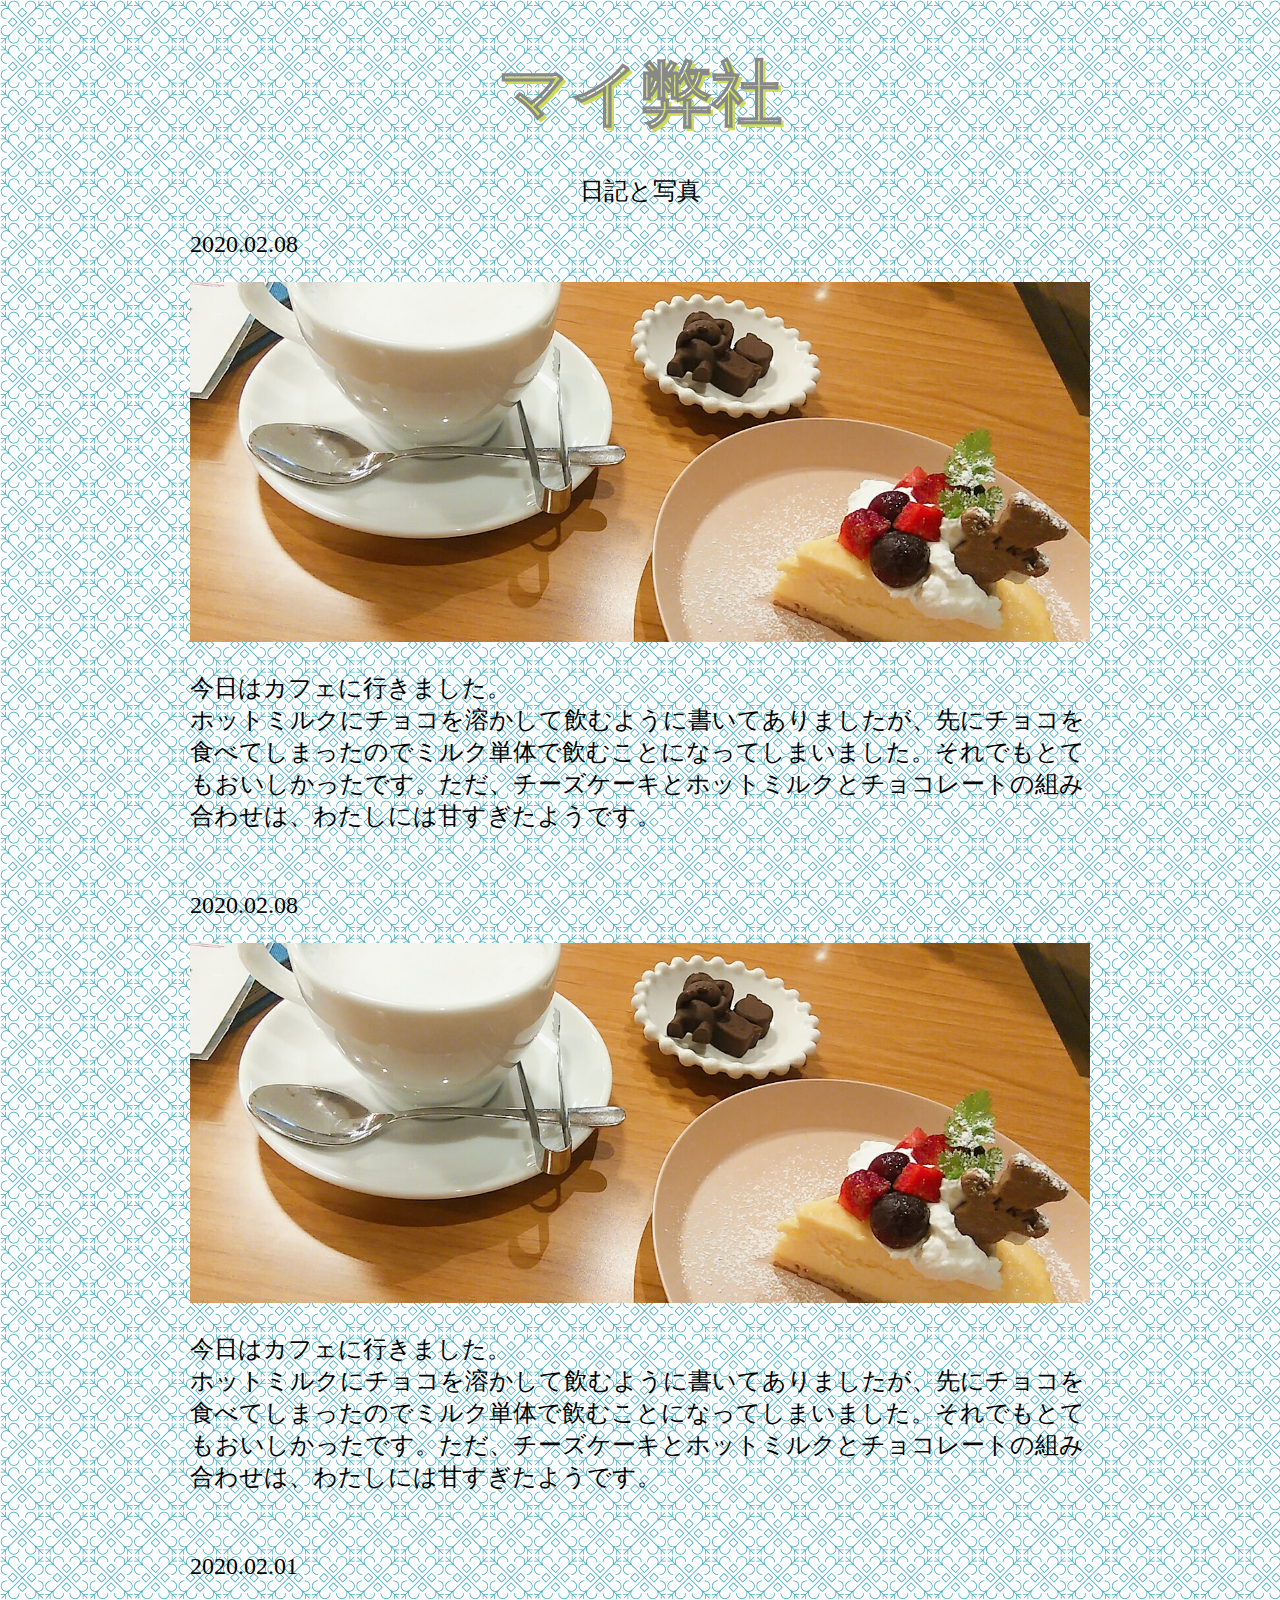
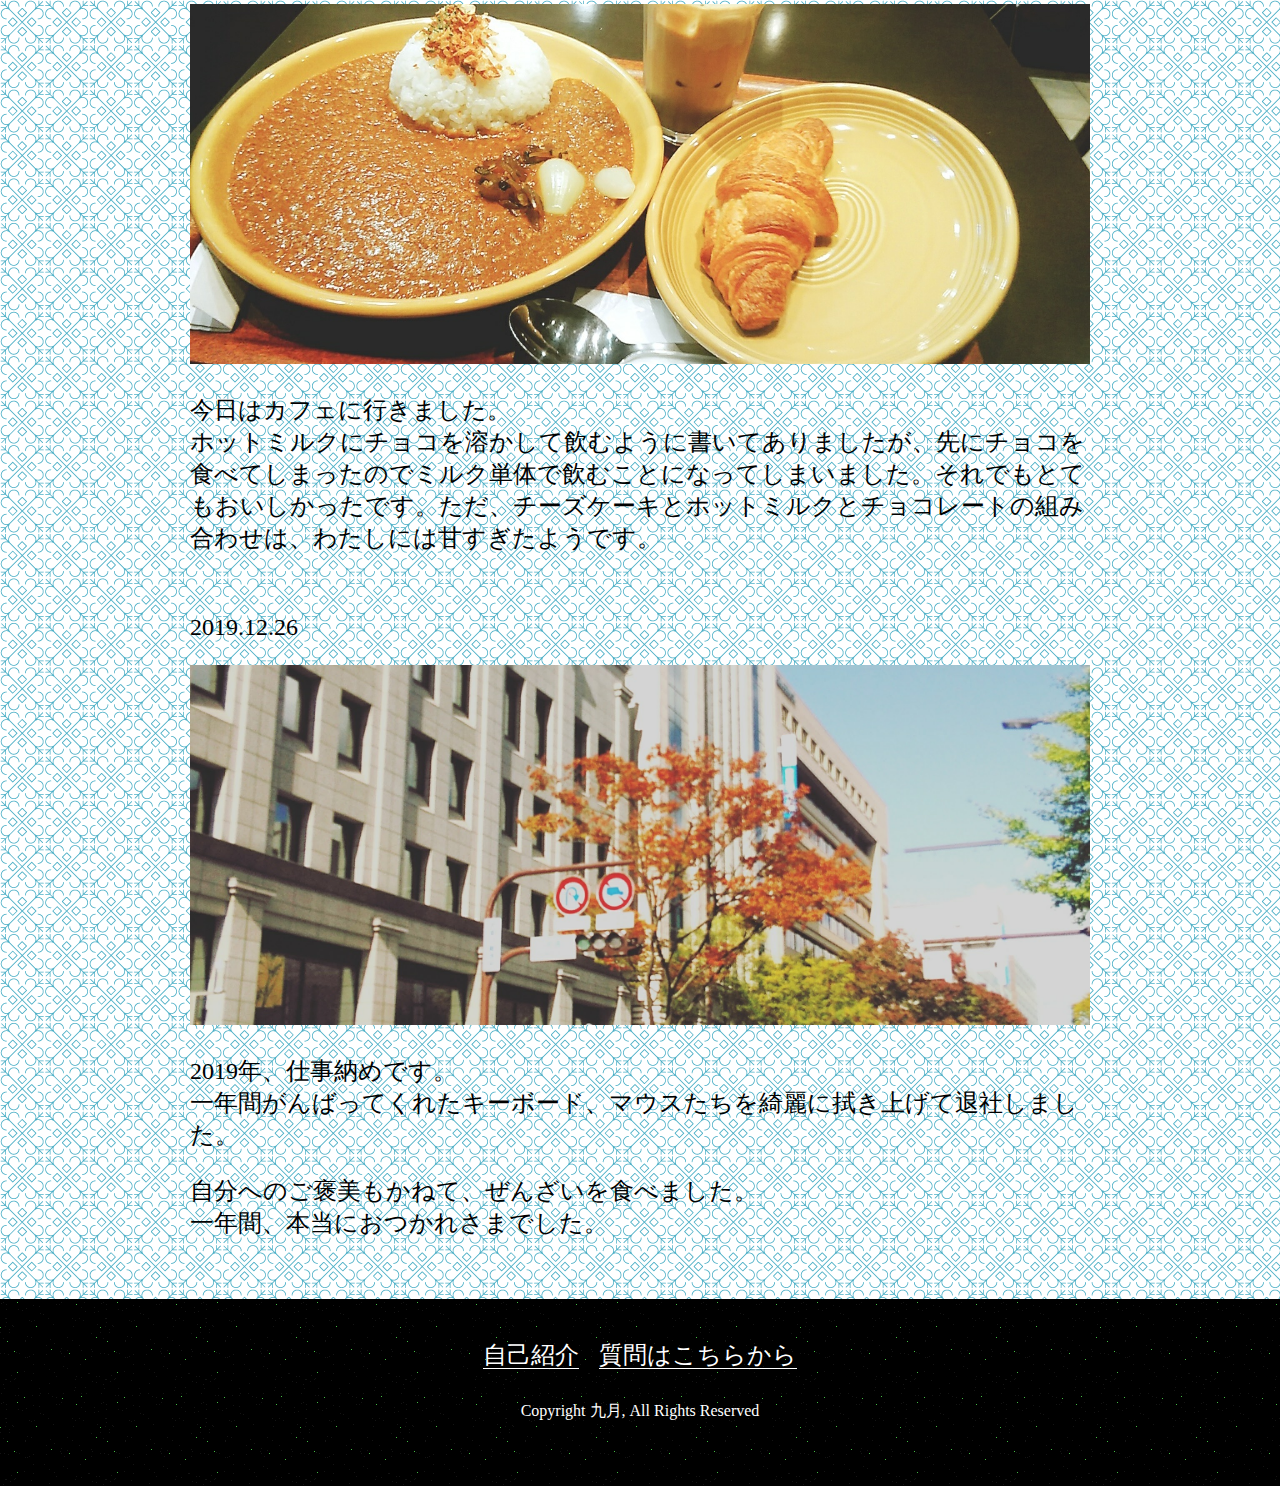
==== first/index.html @ 195325e6 "initial commit" ====
<!DOCTYPE html>
<html lang="ja">

<head>
	<meta charset="UTF-8">
	<meta name="viewport" content="width=device-width, initial-scale=1.0">
	<title>マイ弊社</title>
	<link rel="stylesheet" href="style.css">
</head>

<body>
	<header>
		<div class="site-title">
			<h1 class="fuchidori mb0">マイ弊社</h1>
			<p>日記と写真</p>
		</div>
	</header>

	<main>
		<article>
			<div>
				<p>
					<time datatime="2020-02-08">2020.02.08</time>
				</p>
				<figure>
					<img src="images/item/IMG_-xqpitx.jpg" alt="カフェに行ったときの写真" class="daily-photo">
				</figure>
			</div>

			<p>
				今日はカフェに行きました。<br>
				ホットミルクにチョコを溶かして飲むように書いてありましたが、先にチョコを食べてしまったのでミルク単体で飲むことになってしまいました。それでもとてもおいしかったです。ただ、チーズケーキとホットミルクとチョコレートの組み合わせは、わたしには甘すぎたようです。
			</p>
		</article>
		<article>
			<div>
				<p>
					<time datatime="2020-02-08">2020.02.08</time>
				</p>
				<figure>
					<img src="images/item/IMG_-xqpitx.jpg" alt="カフェに行ったときの写真" class="daily-photo">
				</figure>
			</div>
			<p>
				今日はカフェに行きました。<br>
				ホットミルクにチョコを溶かして飲むように書いてありましたが、先にチョコを食べてしまったのでミルク単体で飲むことになってしまいました。それでもとてもおいしかったです。ただ、チーズケーキとホットミルクとチョコレートの組み合わせは、わたしには甘すぎたようです。
			</p>
		</article>
		<article>
			<div>
				<p>
					<time datatime="2020-02-01">2020.02.01</time>
				</p>
				<figure>
					<img src="images/item/IMG_jlf5pf.jpg" alt="カフェに行ったときの写真" class="daily-photo">
				</figure>
			</div>
			<p>
				今日はカフェに行きました。<br>
				ホットミルクにチョコを溶かして飲むように書いてありましたが、先にチョコを食べてしまったのでミルク単体で飲むことになってしまいました。それでもとてもおいしかったです。ただ、チーズケーキとホットミルクとチョコレートの組み合わせは、わたしには甘すぎたようです。
			</p>
		</article>
		<article>
			<div>
				<p>
					<time datatime="2019-12-26">2019.12.26</time>
				</p>
				<figure>
					<img src="images/item/IMG_20171030_134745_870.jpg" alt="カフェに行ったときの写真" class="daily-photo">
				</figure>
			</div>
			<div>
				<p>
					2019年、仕事納めです。<br>
					一年間がんばってくれたキーボード、マウスたちを綺麗に拭き上げて退社しました。
				</p>
				<p>
					自分へのご褒美もかねて、ぜんざいを食べました。<br>
					一年間、本当におつかれさまでした。
				</p>
			</div>
		</article>
	</main>

	<footer>
		<div class="footer-sitemap">
			<ul>
				<li><a href="about.html">自己紹介</a></li>
				<li><a href="question.html">質問はこちらから</a></li>
			</ul>
			<p><small>Copyright 九月, All Rights Reserved</small></p>
		</div>
	</footer>
</body>

</html>
---- first/style.css ----
body {
  height: 100vh;
  background-image: url(images/common/morocco/morocco.png);
  margin: 0;
}
body {
  font-size: 24px;
}

figure {
  margin: 0;
}

main {
  margin-right: auto;
  margin-left: auto;
  width: 900px;
  margin-bottom: 40px;
}

article {
  margin-bottom: 60px;
}

img {
  width: 100%;
}

.mb0 {
  margin-bottom: 0;
}

.site-title {
  text-align: center;
}

.fuchidori {
  font-weight: bold;
  font-size: 70px;
  color: rgba(0, 0, 0, 0);
  text-shadow: 3px 3px 0 #cd5;
  -webkit-text-stroke: 1px #888;
  text-stroke: 1px #888;
  padding: 0 0 10px;
}

.fuchidori2 {
  font-weight: bold;
  font-size: 60px;
  color: rgba(0, 0, 0, 0);

  text-shadow: 3px 3px 0 #9db;
  -webkit-text-stroke: 1px #888;
  text-stroke: 1px #888;
}

.daily-photo {
  height: 360px;
  object-fit: cover;
}

.footer-sitemap {
  background-image: url(images/common/darkness/darkness.png);
  min-height: 100px;
  padding-top: 40px;
  padding-bottom: 40px;
}

.footer-sitemap,
.footer-sitemap a {
  color: #fff;
}

.footer-sitemap a {
  text-decoration: none; /* リセット */
}

.footer-sitemap > ul {
  display: flex;
  justify-content: center;
  list-style-type: none;
  margin: 0;
  padding: 0;
}

.footer-sitemap > ul > li:not(:last-of-type) {
  margin-right: 20px;
}

.footer-sitemap a {
  border-bottom: 1px solid #fff;
  transition-duration: 0.3s;
  transition-timing-function: cubic-bezier(0.4, 0, 0.2, 1);
}

.footer-sitemap a:hover {
  border-bottom: transparent;
}

.footer-sitemap p {
  text-align: center;
}

.footer-sitemap small {
  font-size: 16px;
}

@media screen and (max-width: 768px) {
  main {
    width: 100%;
  }
}
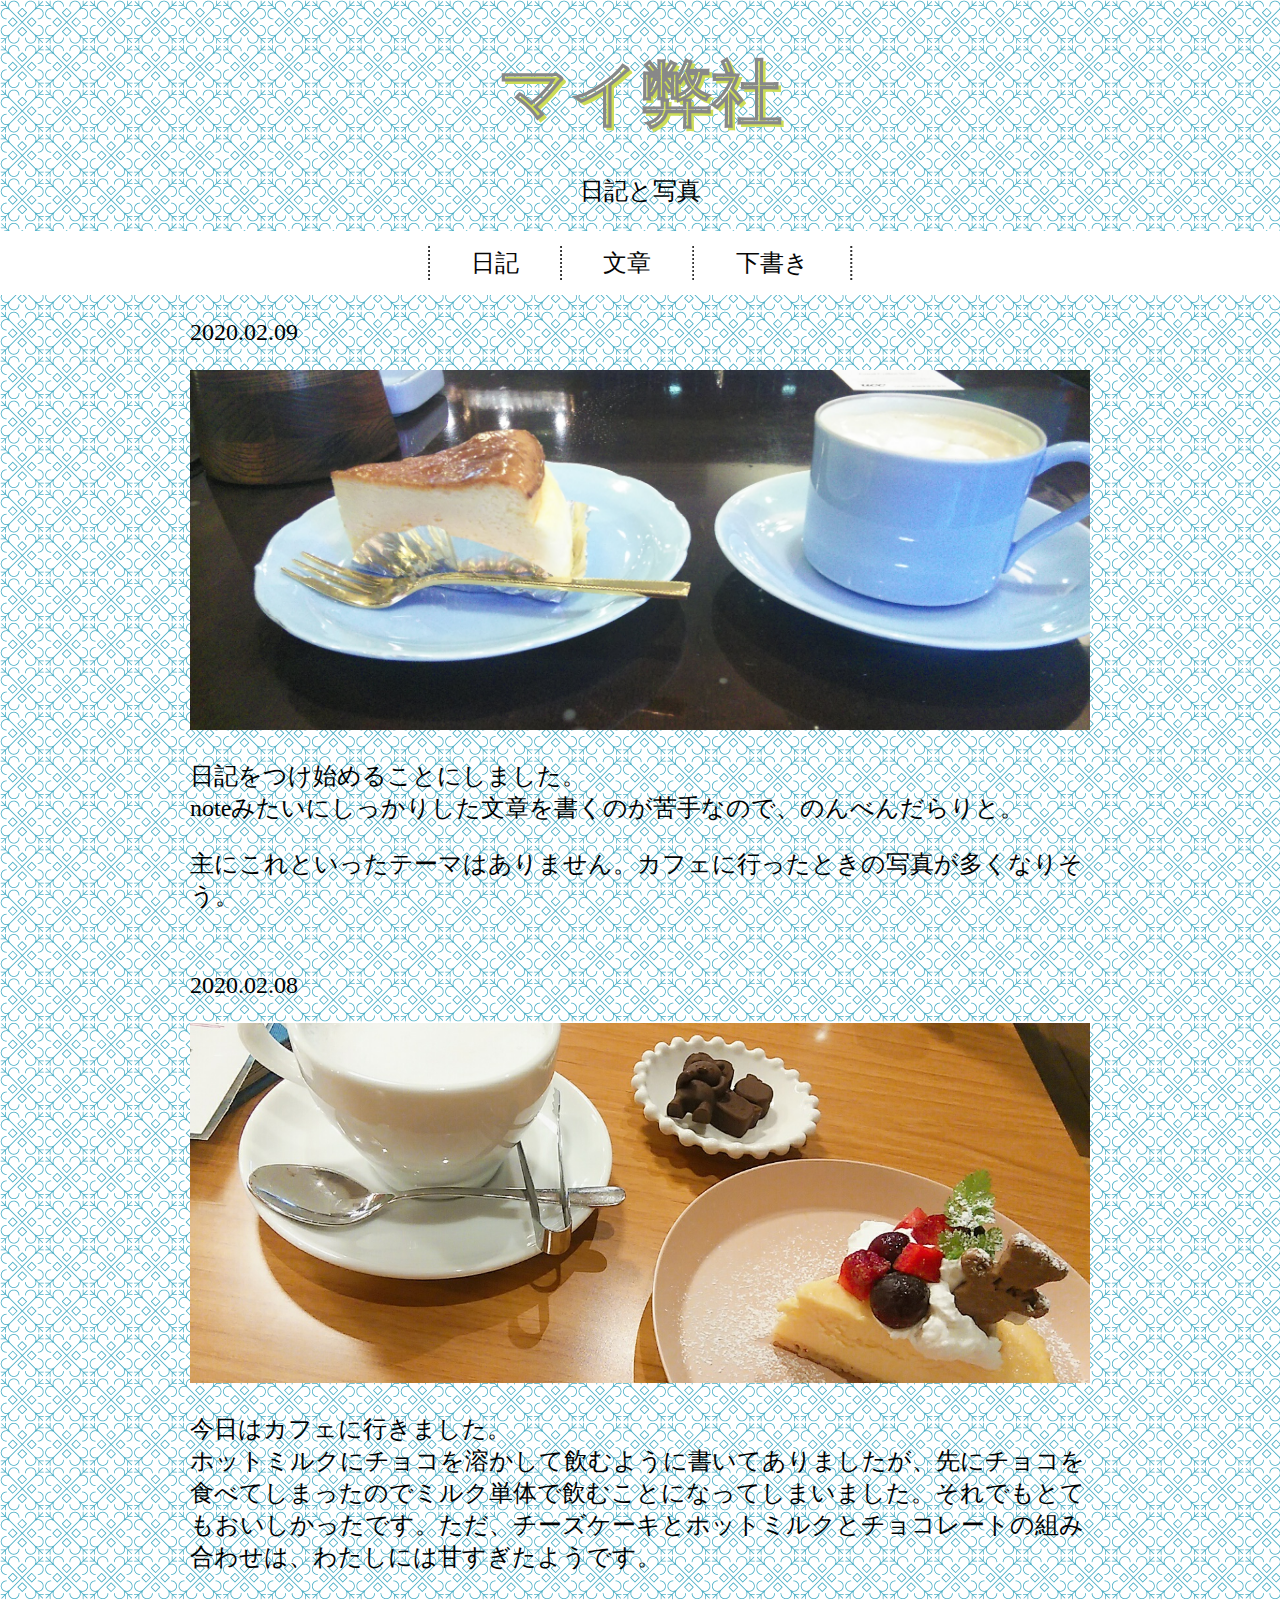
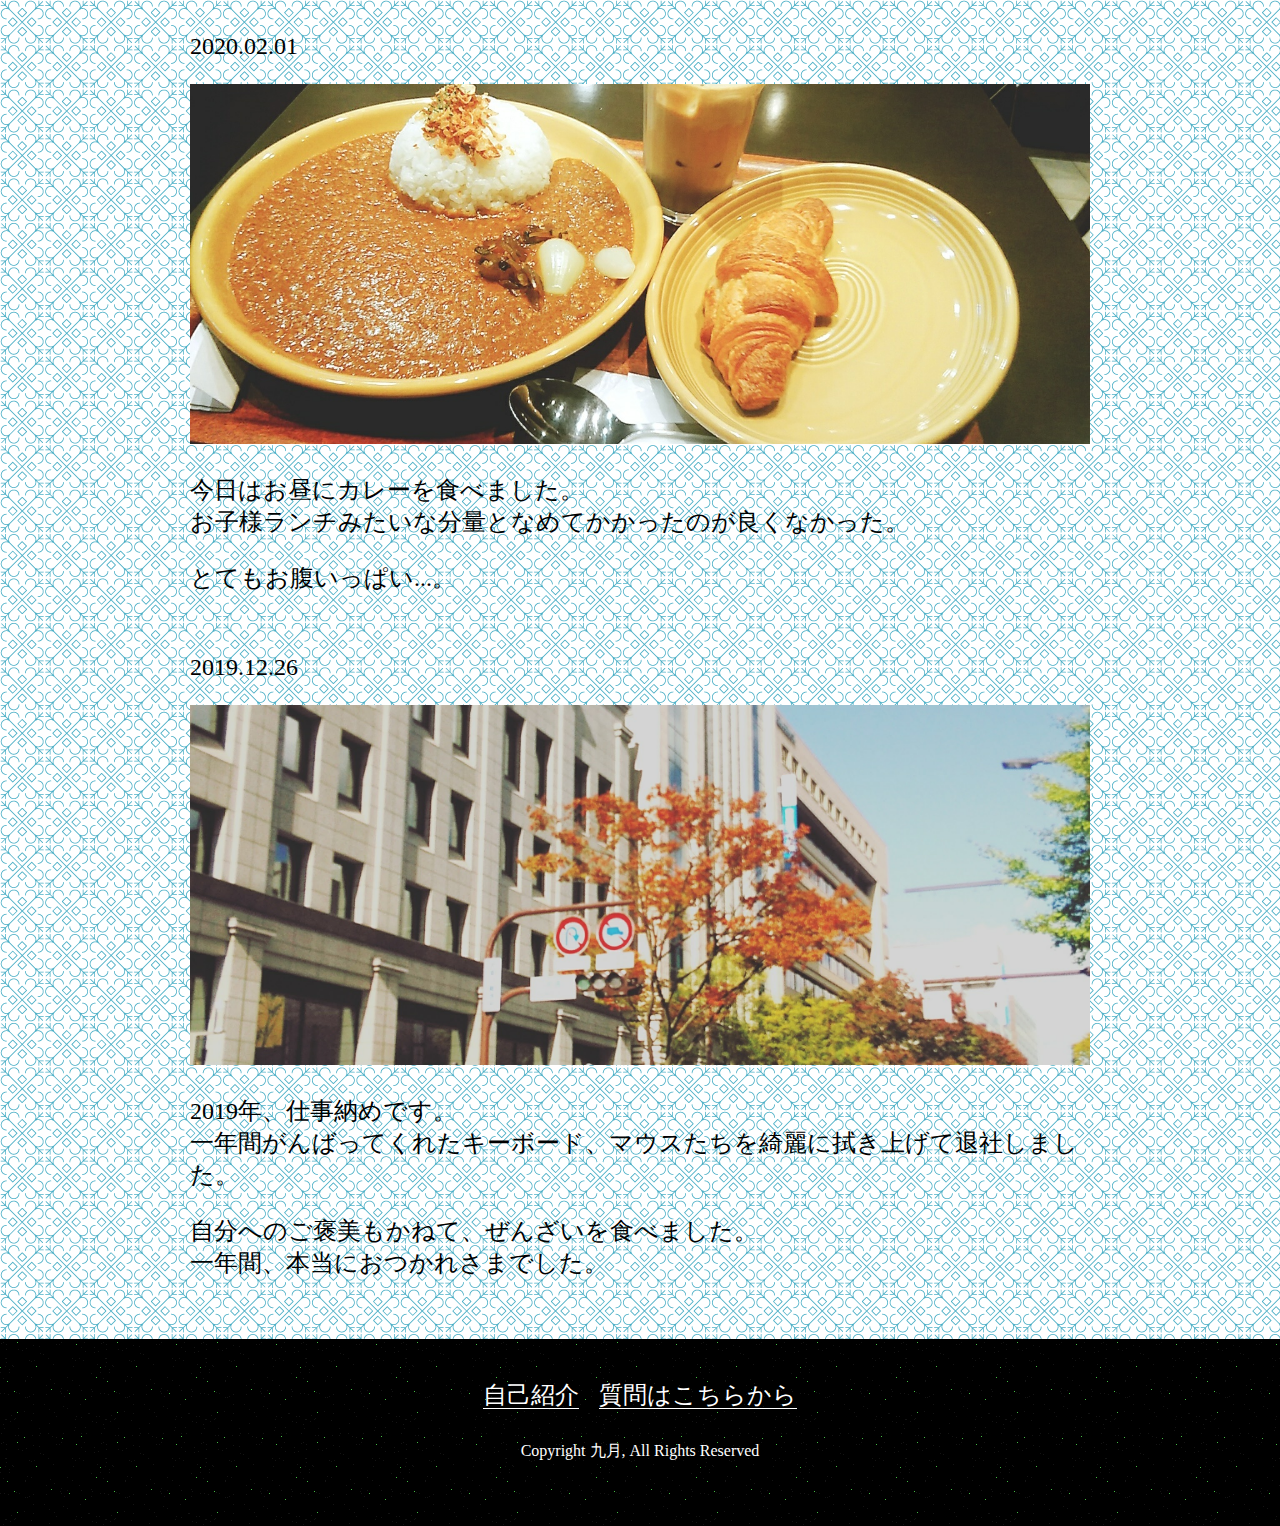
==== commit 08871752: "ヘッダー部分にメニューリストを追加" ====
--- a/first/index.html
+++ b/first/index.html
@@ -14,22 +14,32 @@
 			<h1 class="fuchidori mb0">マイ弊社</h1>
 			<p>日記と写真</p>
 		</div>
+		<div class="switch-menu">
+			<ul>
+				<li><a href="#">日記</a></li>
+				<li><a href="#">文章</a></li>
+				<li><a href="#">下書き</a></li>
+			</ul>
+		</div>
 	</header>
 
 	<main>
 		<article>
 			<div>
 				<p>
-					<time datatime="2020-02-08">2020.02.08</time>
+					<time datatime="2020-02-09">2020.02.09</time>
 				</p>
 				<figure>
-					<img src="images/item/IMG_-xqpitx.jpg" alt="カフェに行ったときの写真" class="daily-photo">
+					<img src="images/item/DSC_0173.JPG" alt="カフェに行ったときの写真" class="daily-photo">
 				</figure>
 			</div>
 
 			<p>
-				今日はカフェに行きました。<br>
-				ホットミルクにチョコを溶かして飲むように書いてありましたが、先にチョコを食べてしまったのでミルク単体で飲むことになってしまいました。それでもとてもおいしかったです。ただ、チーズケーキとホットミルクとチョコレートの組み合わせは、わたしには甘すぎたようです。
+				日記をつけ始めることにしました。<br>
+				noteみたいにしっかりした文章を書くのが苦手なので、のんべんだらりと。
+			</p>
+			<p>
+				主にこれといったテーマはありません。カフェに行ったときの写真が多くなりそう。
 			</p>
 		</article>
 		<article>
@@ -56,8 +66,11 @@
 				</figure>
 			</div>
 			<p>
-				今日はカフェに行きました。<br>
-				ホットミルクにチョコを溶かして飲むように書いてありましたが、先にチョコを食べてしまったのでミルク単体で飲むことになってしまいました。それでもとてもおいしかったです。ただ、チーズケーキとホットミルクとチョコレートの組み合わせは、わたしには甘すぎたようです。
+				今日はお昼にカレーを食べました。<br>
+				お子様ランチみたいな分量となめてかかったのが良くなかった。
+			</p>
+			<p>
+				とてもお腹いっぱい...。
 			</p>
 		</article>
 		<article>
--- a/first/style.css
+++ b/first/style.css
@@ -1,3 +1,7 @@
+* {
+  box-sizing: border-box;
+}
+
 body {
   height: 100vh;
   background-image: url(images/common/morocco/morocco.png);
@@ -52,6 +56,74 @@
   text-shadow: 3px 3px 0 #9db;
   -webkit-text-stroke: 1px #888;
   text-stroke: 1px #888;
+}
+
+.switch-menu {
+  background-color: #fff;
+  height: 64px;
+}
+
+.switch-menu ul {
+  display: flex;
+  justify-content: center;
+  align-items: center;
+  list-style-type: none;
+  margin: 0;
+  padding: 0;
+  height: 100%;
+}
+
+.switch-menu ul > li {
+  text-align: center;
+}
+
+.switch-menu ul > li + li {
+}
+
+.switch-menu ul > li > a {
+  padding: 10px 20px;
+  margin: 0 20px;
+  text-decoration: none;
+  border-radius: 10px;
+  transition-duration: 0.3s;
+  transition-property: all;
+  width: 100%;
+  display: block;
+  color: #060606;
+}
+
+.switch-menu ul > li > a:hover {
+  color: #fff;
+  background-color: #247dbe;
+}
+
+/* リストの横に縦のドット線を出す */
+
+.switch-menu ul > li {
+  display: flex;
+  align-items: center;
+}
+
+.switch-menu ul > li:before {
+  content: "";
+  display: inline-block;
+  width: 4px;
+  height: 34px;
+  background-image: radial-gradient(#333 30%, transparent 0);
+  background-position-x: center;
+  background-position-y: center;
+  background-size: 4px 4px;
+}
+
+.switch-menu ul > li:last-of-type:after {
+  content: "";
+  display: inline-block;
+  width: 4px;
+  height: 34px;
+  background-image: radial-gradient(#333 30%, transparent 0);
+  background-position-x: center;
+  background-position-y: center;
+  background-size: 4px 4px;
 }
 
 .daily-photo {
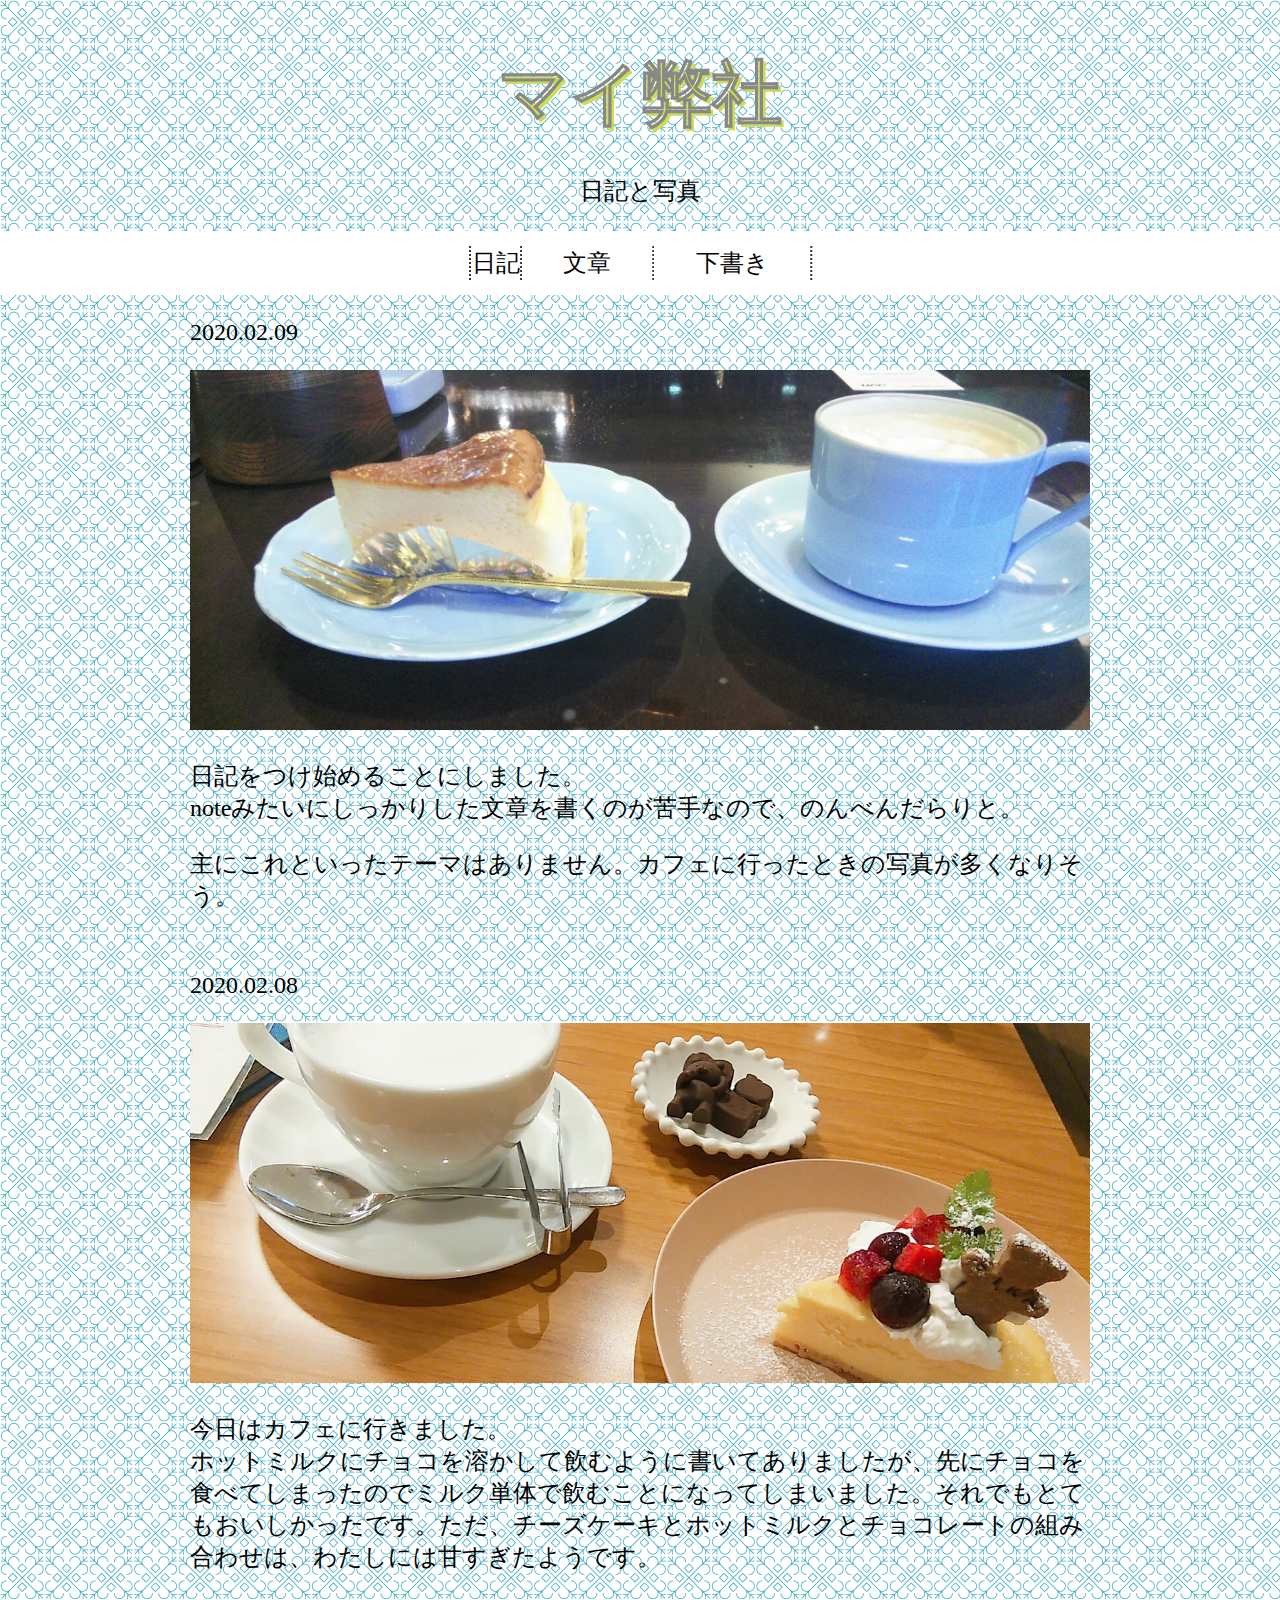
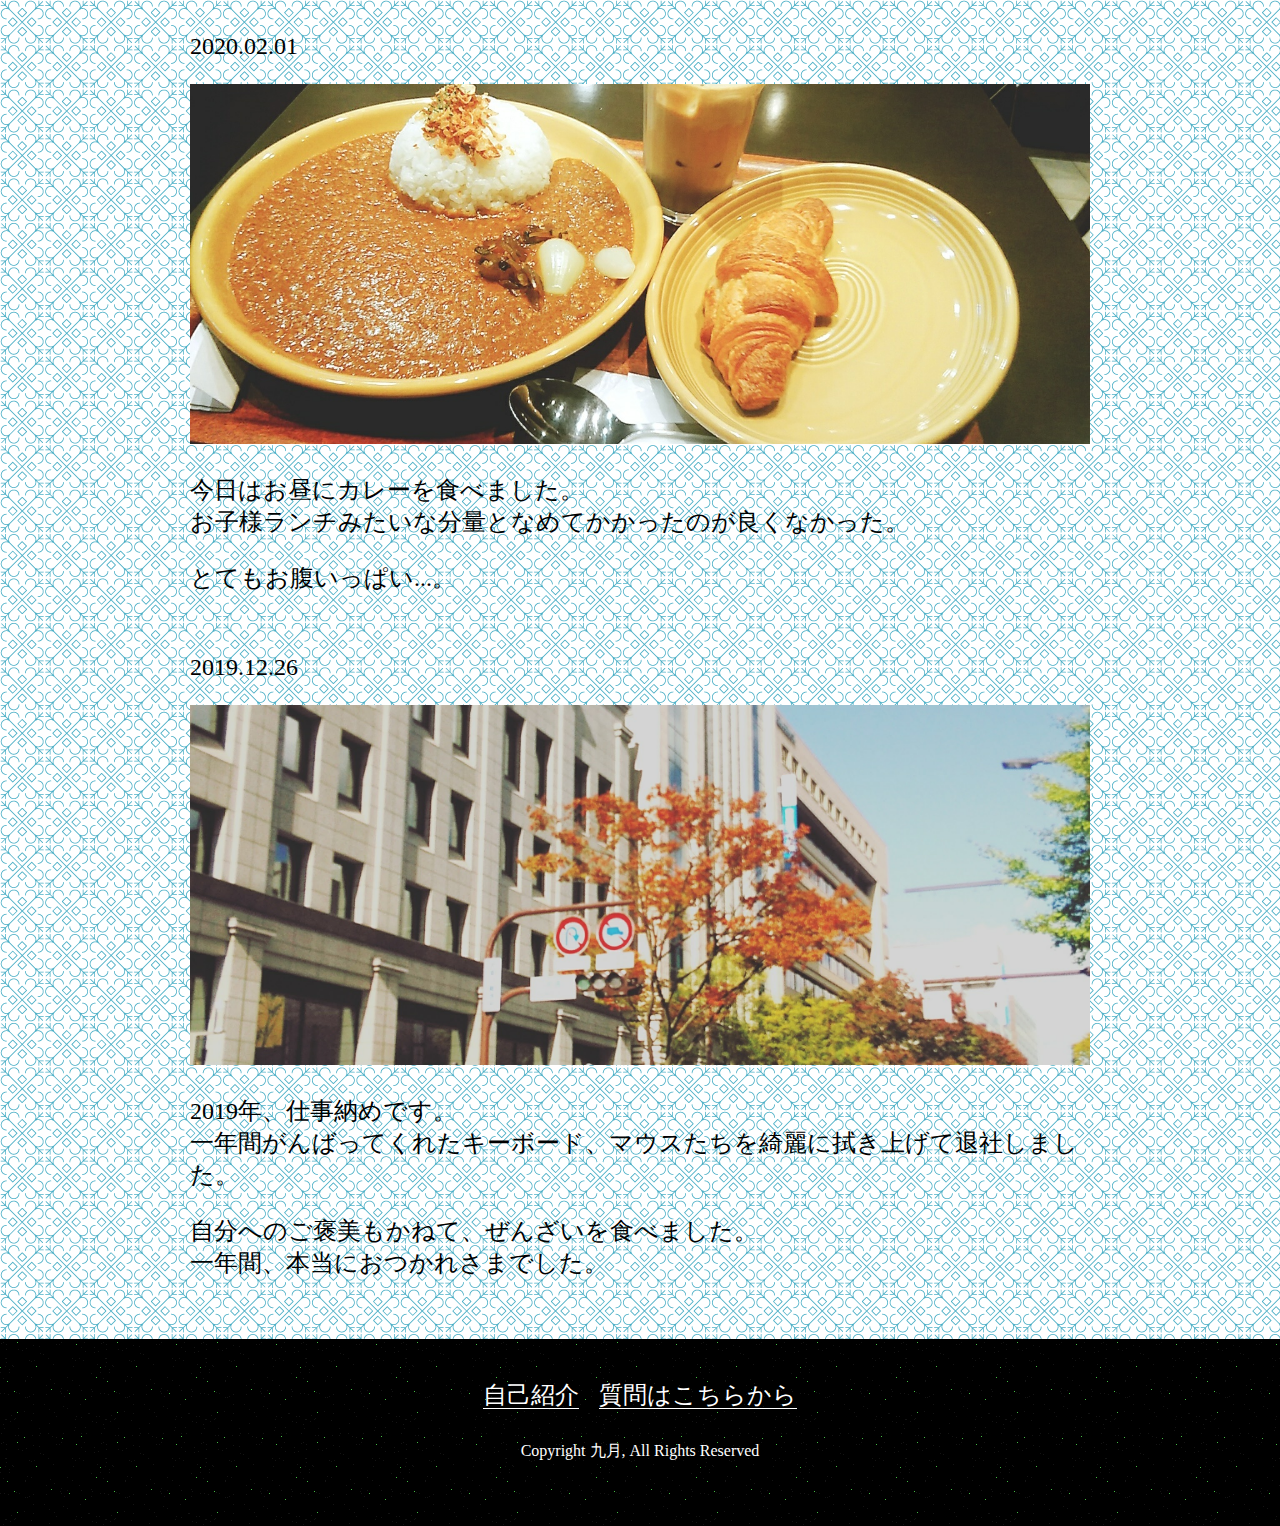
==== commit 7fbe892a: "ブログ記事一覧ページ作成開始" ====
--- a/first/index.html
+++ b/first/index.html
@@ -16,8 +16,8 @@
 		</div>
 		<div class="switch-menu">
 			<ul>
-				<li><a href="#">日記</a></li>
-				<li><a href="#">文章</a></li>
+				<li><span class="is-active">日記</span></li>
+				<li><a href="index-note.html">文章</a></li>
 				<li><a href="#">下書き</a></li>
 			</ul>
 		</div>
--- a/first/style.css
+++ b/first/style.css
@@ -32,6 +32,15 @@
 
 .mb0 {
   margin-bottom: 0;
+}
+
+.flex-container {
+  display: flex;
+}
+
+.flex-align-center {
+  display: flex;
+  align-items: center;
 }
 
 .site-title {
@@ -75,9 +84,6 @@
 
 .switch-menu ul > li {
   text-align: center;
-}
-
-.switch-menu ul > li + li {
 }
 
 .switch-menu ul > li > a {
@@ -177,6 +183,36 @@
   font-size: 16px;
 }
 
+/*--------------------------
+
+「文章」ページ
+
+0. 記事一覧リスト
+
+--------------------------*/
+
+/* 記事一覧リスト
+--------------------------*/
+
+.article-lists {
+  list-style-type: none;
+  padding: 0;
+}
+
+.box-list {
+  border: 1px solid #333;
+  padding: 16px 20px;
+}
+
+.box-list svg {
+  width: 120px;
+}
+
+.box-list-icon {
+  margin-left: 30px;
+  margin-right: 30px;
+}
+
 @media screen and (max-width: 768px) {
   main {
     width: 100%;
